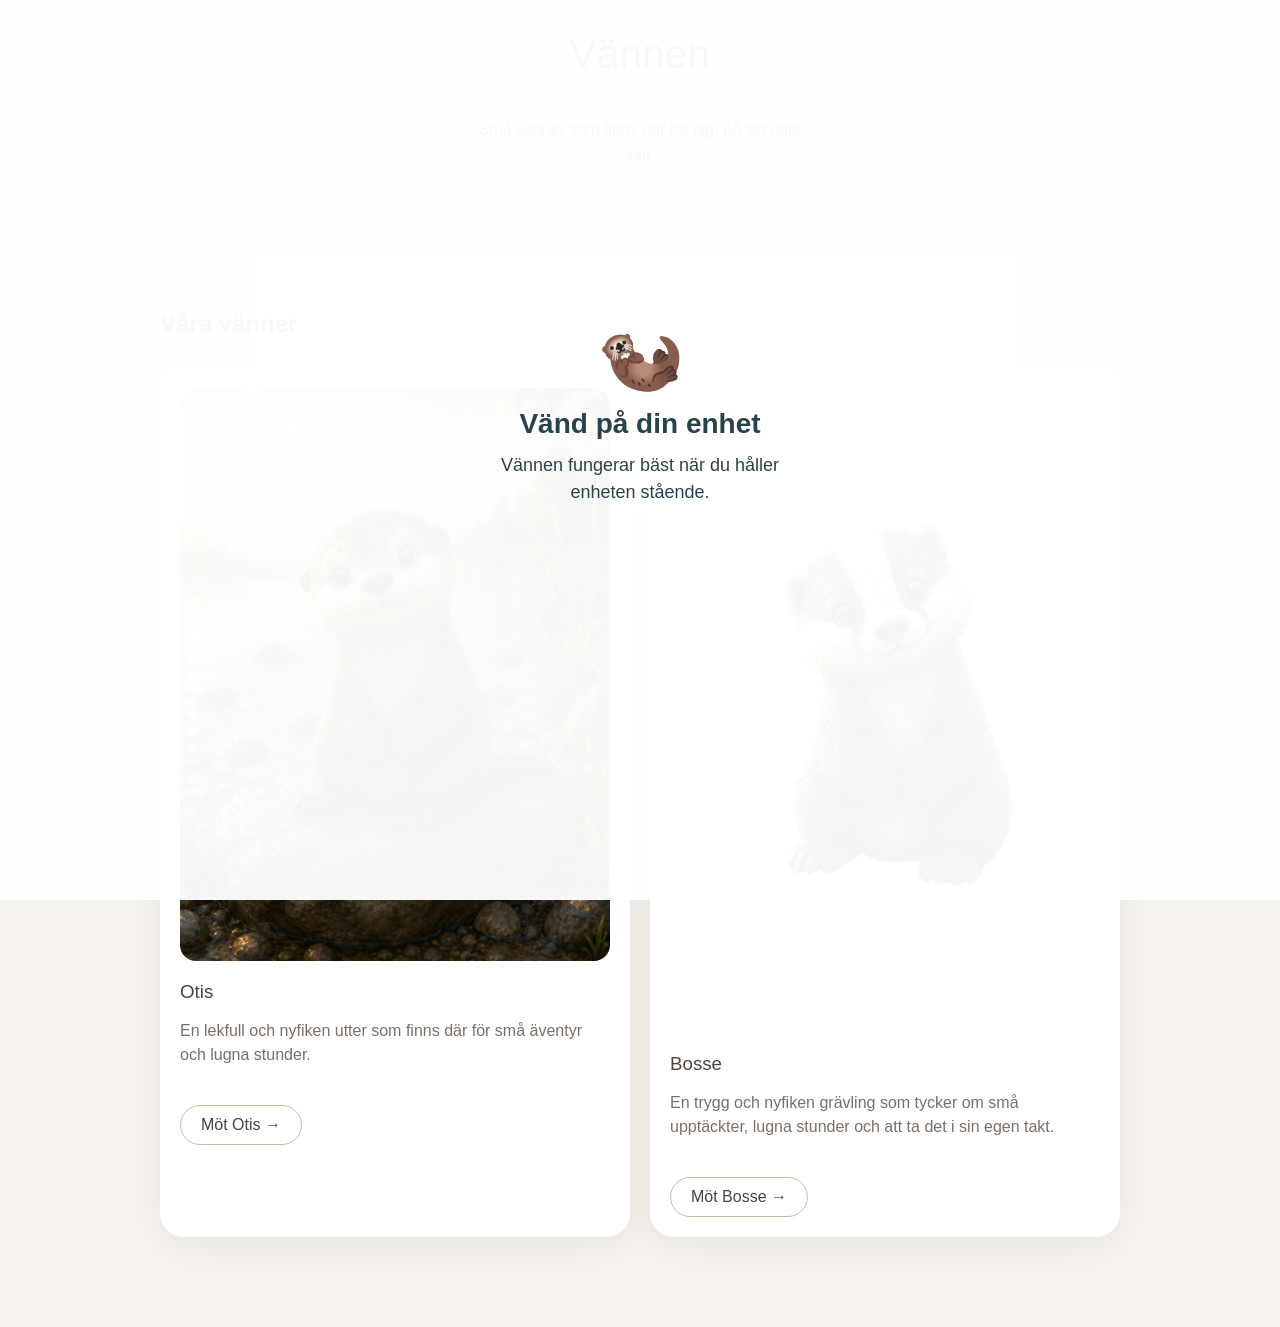
==== index.html @ 51374291 "Update index.html" ====
<!DOCTYPE html>
<html lang="sv">

<head>

    <meta charset="UTF-8">
    <meta name="viewport" content="width=device-width, initial-scale=1.0">

    <title>Vännen</title>

    <link rel="preconnect" href="https://fonts.googleapis.com">
    <link rel="preconnect" href="https://fonts.gstatic.com" crossorigin>

    <link
        href="https://fonts.googleapis.com/css2?family=Patrick+Hand&display=swap"
        rel="stylesheet"
    >

    <!-- CSS -->

    <link rel="stylesheet" href="css/style.css">
    <link rel="stylesheet" href="css/home.css">
    <link rel="stylesheet" href="css/cards.css">

</head>


<body class="home">

<main id="app">


    <!-- ORIENTERINGSVARNING -->

    <div id="orientation-warning">

        <div class="orientation-warning-content">

            <div class="orientation-warning-icon">
                🦦
            </div>

            <h2>Vänd på din enhet</h2>

            <p>
                Vännen fungerar bäst när du håller enheten stående.
            </p>

        </div>

    </div>


    <!-- STARTSIDA -->

    <section id="home-view">


        <section id="friend-intro">

            <h1>Vännen</h1>

            <p>
                Små vänner som finns där för dig,
                på sitt eget sätt.
            </p>

        </section>


        <section id="friends" class="projects">

            <h2>Våra vänner</h2>


            <div id="friends-list" class="project-grid">

                <!-- Vänkort skapas av friends.js -->

            </div>


        </section>


    </section>


</main>


<!-- DATA -->

<script src="data/friends/otis.js"></script>
<script src="data/friends/bosse.js"></script>
<script src="data/friends/index.js"></script>


<!-- STARTSIDANS FUNKTIONER -->

<script src="js/friends.js"></script>


<script>

    document.addEventListener("DOMContentLoaded", () => {

        renderFriends();

    });


    function updateOrientationWarning() {

        const warning =
            document.getElementById("orientation-warning");

        if (!warning) return;

        const isLandscape =
            window.innerWidth > window.innerHeight;

        warning.style.display =
            isLandscape ? "flex" : "none";

    }


    window.addEventListener(
        "load",
        updateOrientationWarning
    );

    window.addEventListener(
        "resize",
        updateOrientationWarning
    );

    window.addEventListener(
        "orientationchange",
        updateOrientationWarning
    );

</script>


</body>

</html>
---- css/style.css ----
/*
   Gemensam grunddesign
*/


* {

    box-sizing: border-box;

}



html {

    scroll-behavior: smooth;

}



body {

    margin: 0;

    min-height: 100vh;

    font-family:
        "Helvetica Neue",
        Helvetica,
        Arial,
        sans-serif;

    color: #29434A;

    transition:
        background-color 0.8s ease;

}



img {

    max-width: 100%;

    display: block;

}



a {

    color: inherit;

}



button {

    font-family: inherit;

}



#app {

    width: 100%;

    min-height: 100vh;

}


/*
   Orienteringsvarning
*/

#orientation-warning {

    display: none;

    position: fixed;

    top: 0;

    right: 0;

    bottom: 0;

    left: 0;

    width: 100vw;

    height: 100vh;

    min-height: 100vh;

    z-index: 99999;

    align-items: center;

    justify-content: center;

    background: rgba(255,255,255,0.96);

    color: #29434A;

    text-align: center;

}



.orientation-warning-content {

    width: 100%;

    max-width: 400px;

    padding: 30px;

    transform: translateY(-4vh);

}



.orientation-warning-icon {

    font-size: 70px;

    line-height: 1;

    margin-bottom: 16px;

}



.orientation-warning-content h2 {

    margin: 0 0 12px;

    font-size: 28px;

    font-weight: 600;

    color: #29434A;

}



.orientation-warning-content p {

    margin: 0;

    font-size: 18px;

    line-height: 1.5;

    color: #29434A;

}
---- css/home.css ----
/*
   Vännen - startsida
*/

#home-view {

    width: 100%;

}


body.home {

    background: #f6f3ee;
    color: #4d433d;

}


body.home .friend-card {

    color: #4d433d;

}


body.home .friend-card p {

    color: #7a6f66;

}



#friend-intro {

    padding: 32px 24px;
    text-align: center;

}



#friend-intro h1 {

    margin-top: 0;

    font-size: 40px;

    font-weight: 500;

    letter-spacing: 0.5px;

}



#friend-intro p {

    line-height: 1.6;

    max-width: 350px;

    margin: 0 auto;

}

/*
   Responsivt
*/
---- css/cards.css ----
/*
   Gemensamma kort
*/


.projects {

    width: 100%;

    max-width: 1000px;

    margin: 70px auto;

    padding: 20px;

}



.projects h2 {

    margin-bottom: 30px;

}



.project-grid {

    display: grid;

    grid-template-columns:
        repeat(auto-fit, minmax(250px, 1fr));

    gap: 20px;

}



.project-card {

    background: white;

    border-radius: 24px;

    padding: 20px;

    box-shadow:
        0 10px 40px rgba(0,0,0,0.06);

}



.project-card img {

    width: 100%;

    height: auto;

    border-radius: 16px;

}



.project-card h3 {

    margin:
        20px 0 10px;

    font-weight: 500;

}



.project-card p {

    line-height: 1.5;

    color: #7a6f66;

    min-height: 70px;

}



.project-card a {

    display: inline-block;

    padding:
        10px 20px;

    text-decoration: none;

    border-radius: 999px;

    border: 1px solid #cdbba8;

    transition: 0.2s;

}



.project-card a:hover {

    background: #e8dfd5;

}
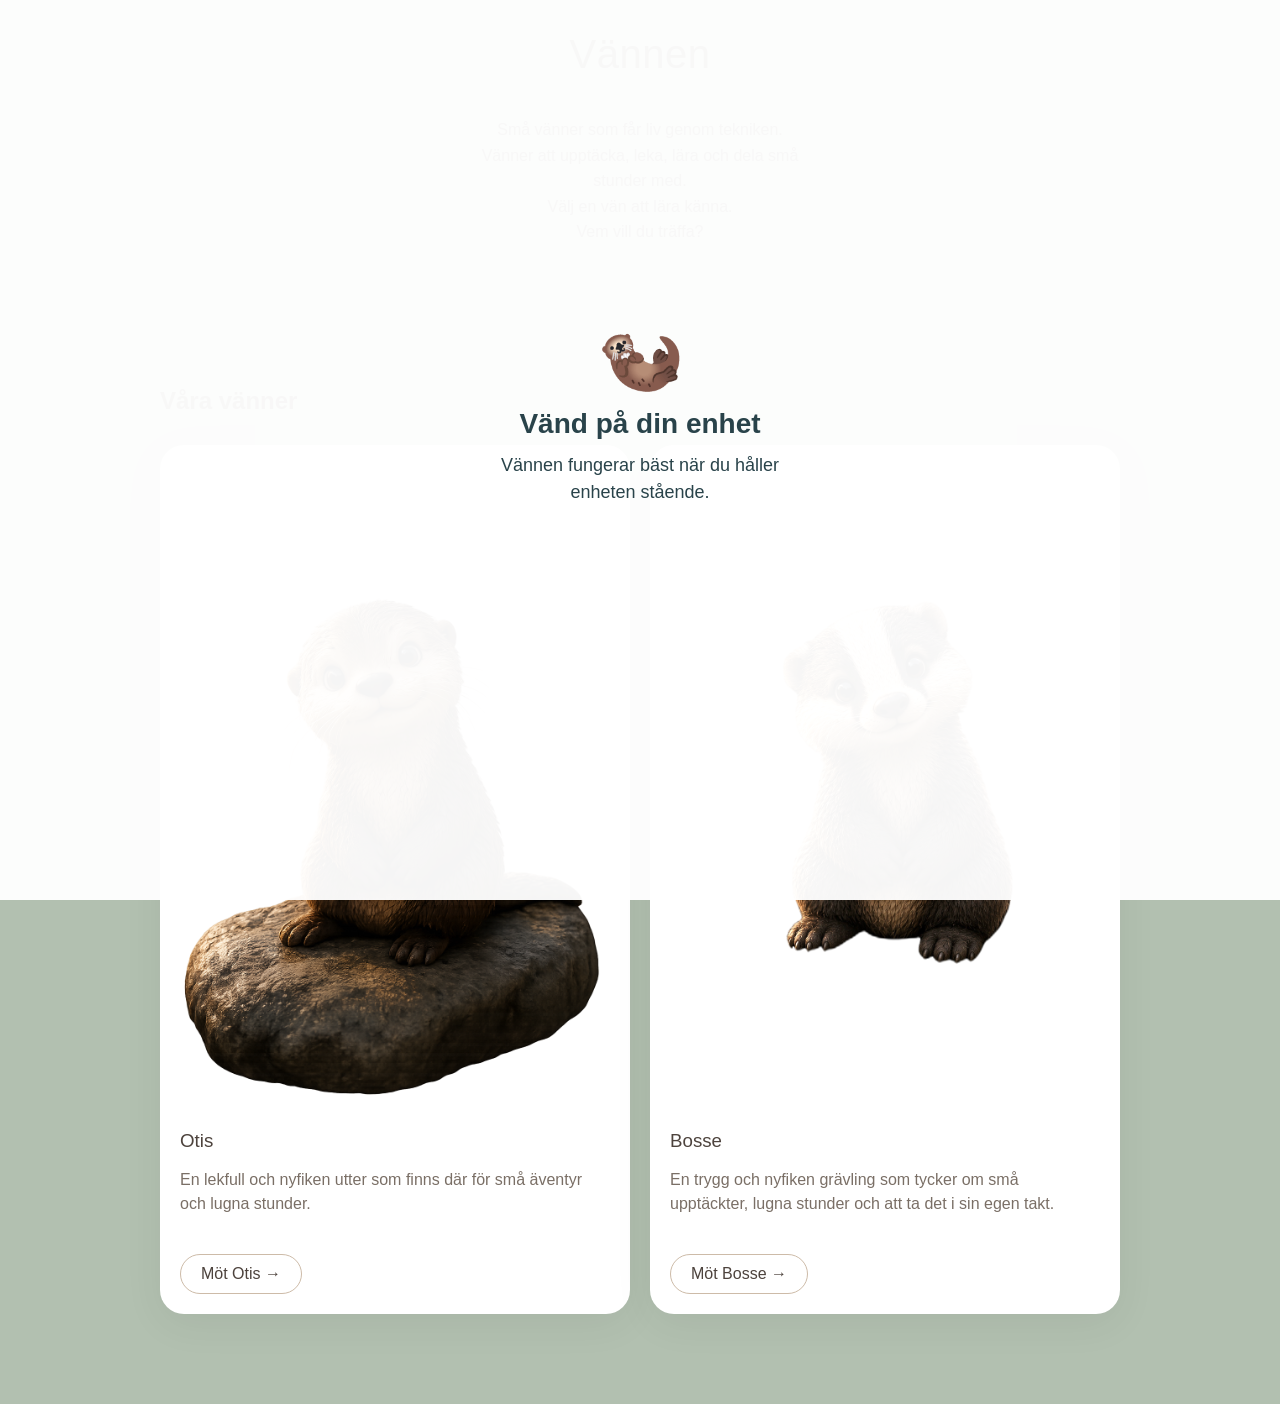
==== commit bacd8c12: "Update index.html" ====
--- a/index.html
+++ b/index.html
@@ -59,11 +59,14 @@
         <section id="friend-intro">
 
             <h1>Vännen</h1>
-
-            <p>
-                Små vänner som finns där för dig,
-                på sitt eget sätt.
-            </p>
+        <p>
+              Små vänner som får liv genom tekniken.<br>
+              Vänner att upptäcka, leka, lära och dela små stunder med.<br>
+              Välj en vän att lära känna.
+        </p>
+        <p>
+               Vem vill du träffa?
+        </p>
 
         </section>
 
--- a/css/home.css
+++ b/css/home.css
@@ -11,7 +11,7 @@
 
 body.home {
 
-    background: #f6f3ee;
+    background: #B2C0B0;
     color: #4d433d;
 
 }
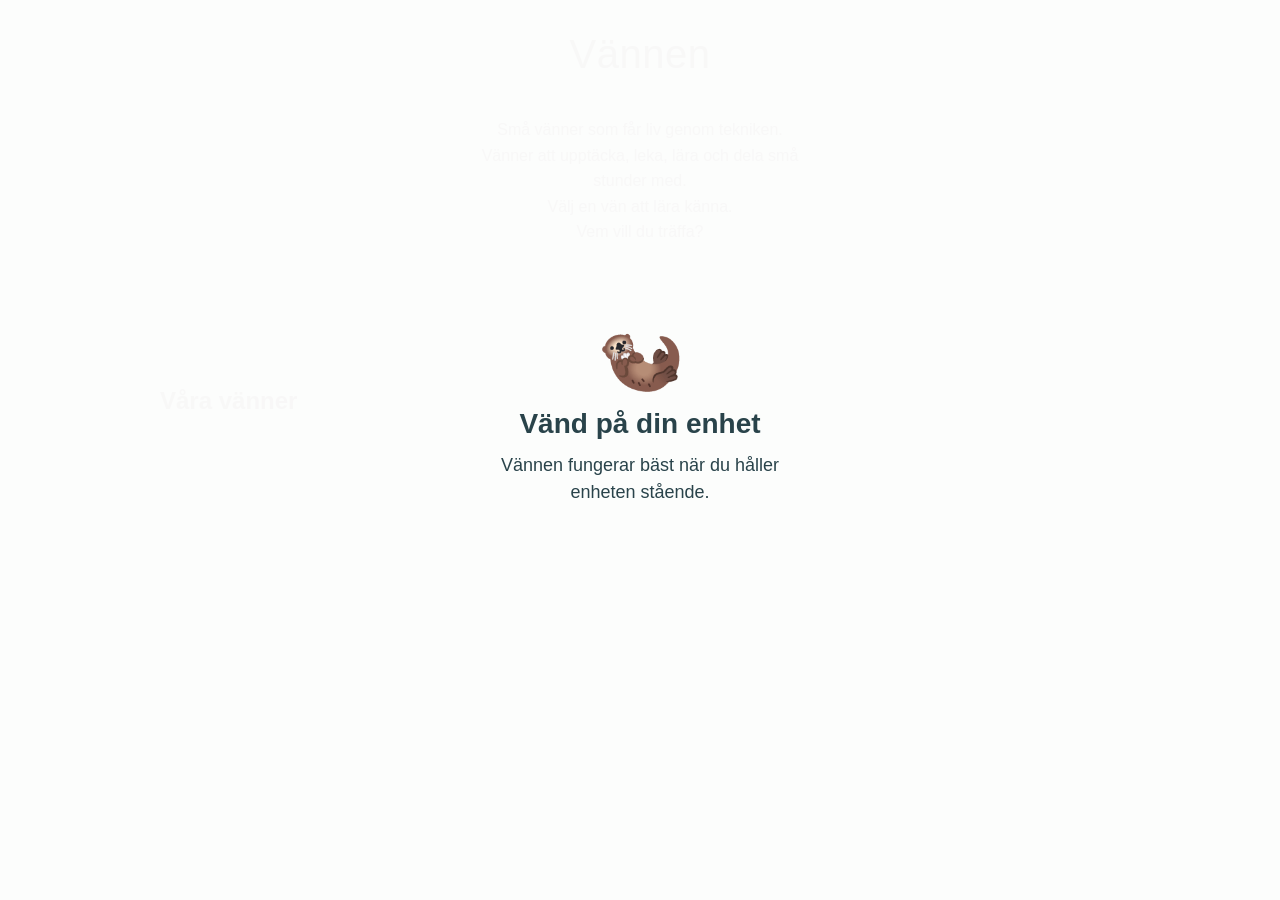
==== commit 9417a14c: "Update index.html" ====
--- a/index.html
+++ b/index.html
@@ -107,10 +107,68 @@
 <script>
 
     document.addEventListener("DOMContentLoaded", () => {
-
-        renderFriends();
-
+    renderFriends();
+    /*
+       Bläddring för informationskortet
+    */
+    const wrapper =
+        document.querySelector(
+            "#friend-guide-card .gallery-wrapper"
+        );
+    if (!wrapper) return;
+    const gallery =
+        wrapper.querySelector(".gallery");
+    const images =
+        gallery.querySelectorAll("img");
+    const dotsContainer =
+        wrapper.querySelector(".dots");
+    images.forEach((image, index) => {
+        const dot =
+            document.createElement("span");
+        dot.classList.add("dot");
+        if (index === 0) {
+            dot.classList.add("active");
+        }
+        dotsContainer.appendChild(dot);
     });
+    const dots =
+        dotsContainer.querySelectorAll(".dot");
+    if (images.length <= 1) {
+        dotsContainer.style.display =
+            "none";
+    }
+    gallery.addEventListener("scroll", () => {
+        let closest = 0;
+        let distance = Infinity;
+        images.forEach((image, index) => {
+            const imageCenter =
+                image.offsetLeft +
+                image.offsetWidth / 2;
+            const galleryCenter =
+                gallery.scrollLeft +
+                gallery.offsetWidth / 2;
+            const diff =
+                Math.abs(
+                    imageCenter -
+                    galleryCenter
+                );
+            if (diff < distance) {
+                distance = diff;
+                closest = index;
+            }
+        });
+        dots.forEach(dot => {
+            dot.classList.remove(
+                "active"
+            );
+        });
+        if (dots[closest]) {
+            dots[closest].classList.add(
+                "active"
+            );
+        }
+    });
+});
 
 
     function updateOrientationWarning() {
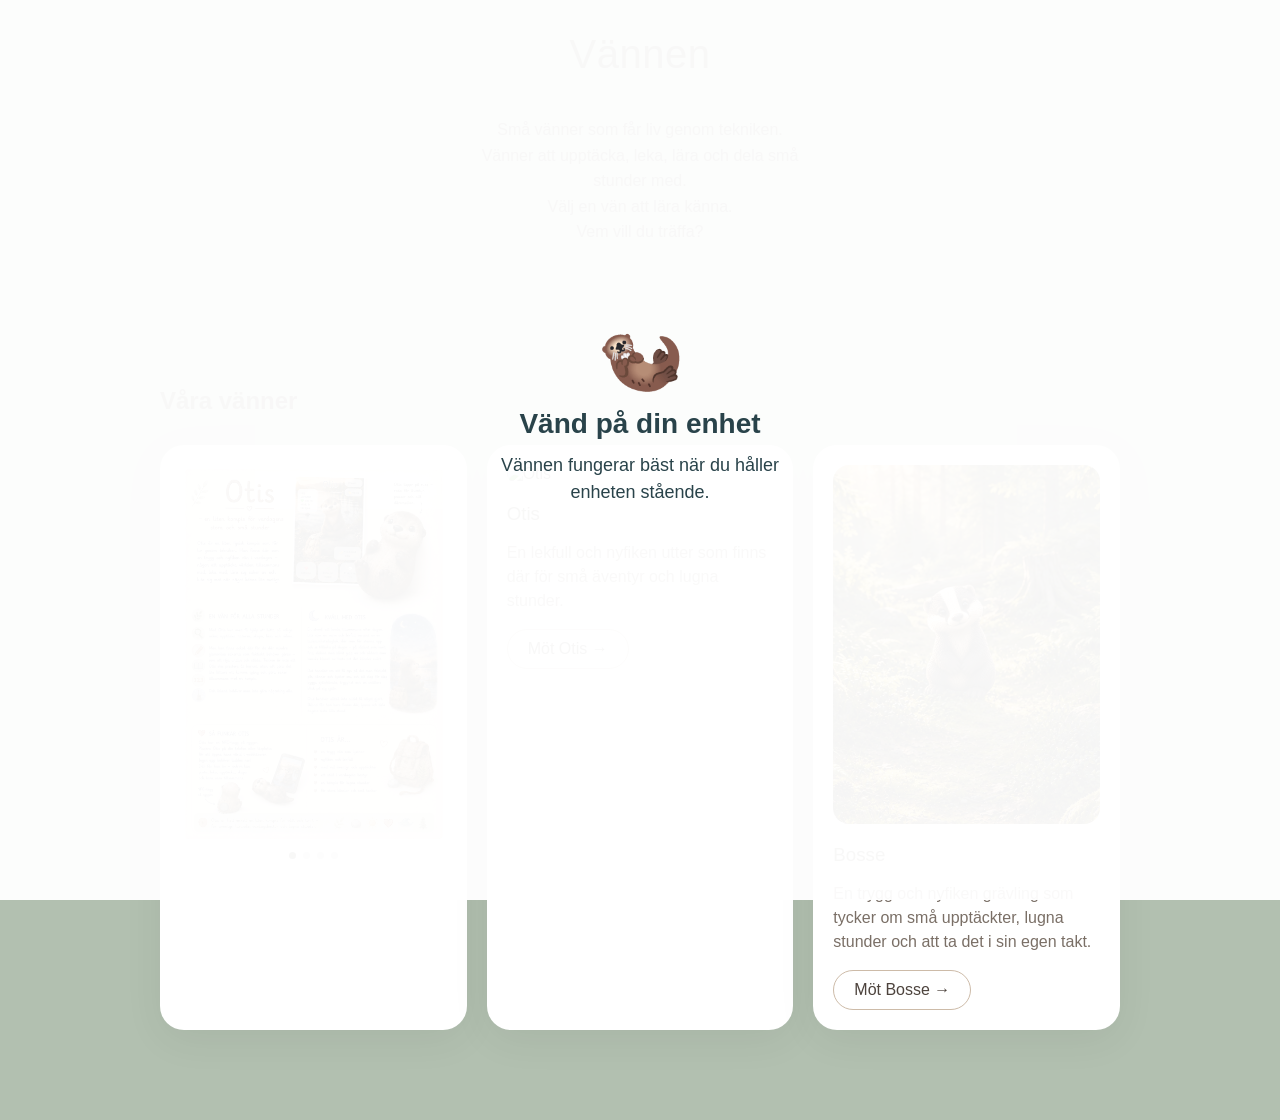
==== commit 7f9d5bbd: "Update index.html" ====
--- a/css/cards.css
+++ b/css/cards.css
@@ -112,3 +112,46 @@
     background: #e8dfd5;
 
 }
+
+
+/*
+   Informationskort – bläddring
+*/
+#friend-guide-card .gallery {
+    display: flex;
+    overflow-x: auto;
+    scroll-snap-type: x mandatory;
+    scrollbar-width: none;
+    -webkit-overflow-scrolling: touch;
+    align-items: center;
+}
+#friend-guide-card .gallery::-webkit-scrollbar {
+    display: none;
+}
+#friend-guide-card .gallery img {
+    flex: 0 0 100%;
+    width: 100%;
+    height: auto;
+    object-fit: contain;
+    margin: auto;
+    scroll-snap-align: center;
+    border-radius: 16px;
+}
+/*
+   Prickarna
+*/
+#friend-guide-card .dots {
+    display: flex;
+    justify-content: center;
+    gap: 7px;
+    margin-top: 10px;
+}
+#friend-guide-card .dot {
+    width: 7px;
+    height: 7px;
+    border-radius: 50%;
+    background: rgba(77, 67, 61, 0.3);
+}
+#friend-guide-card .dot.active {
+    background: #4d433d;
+}
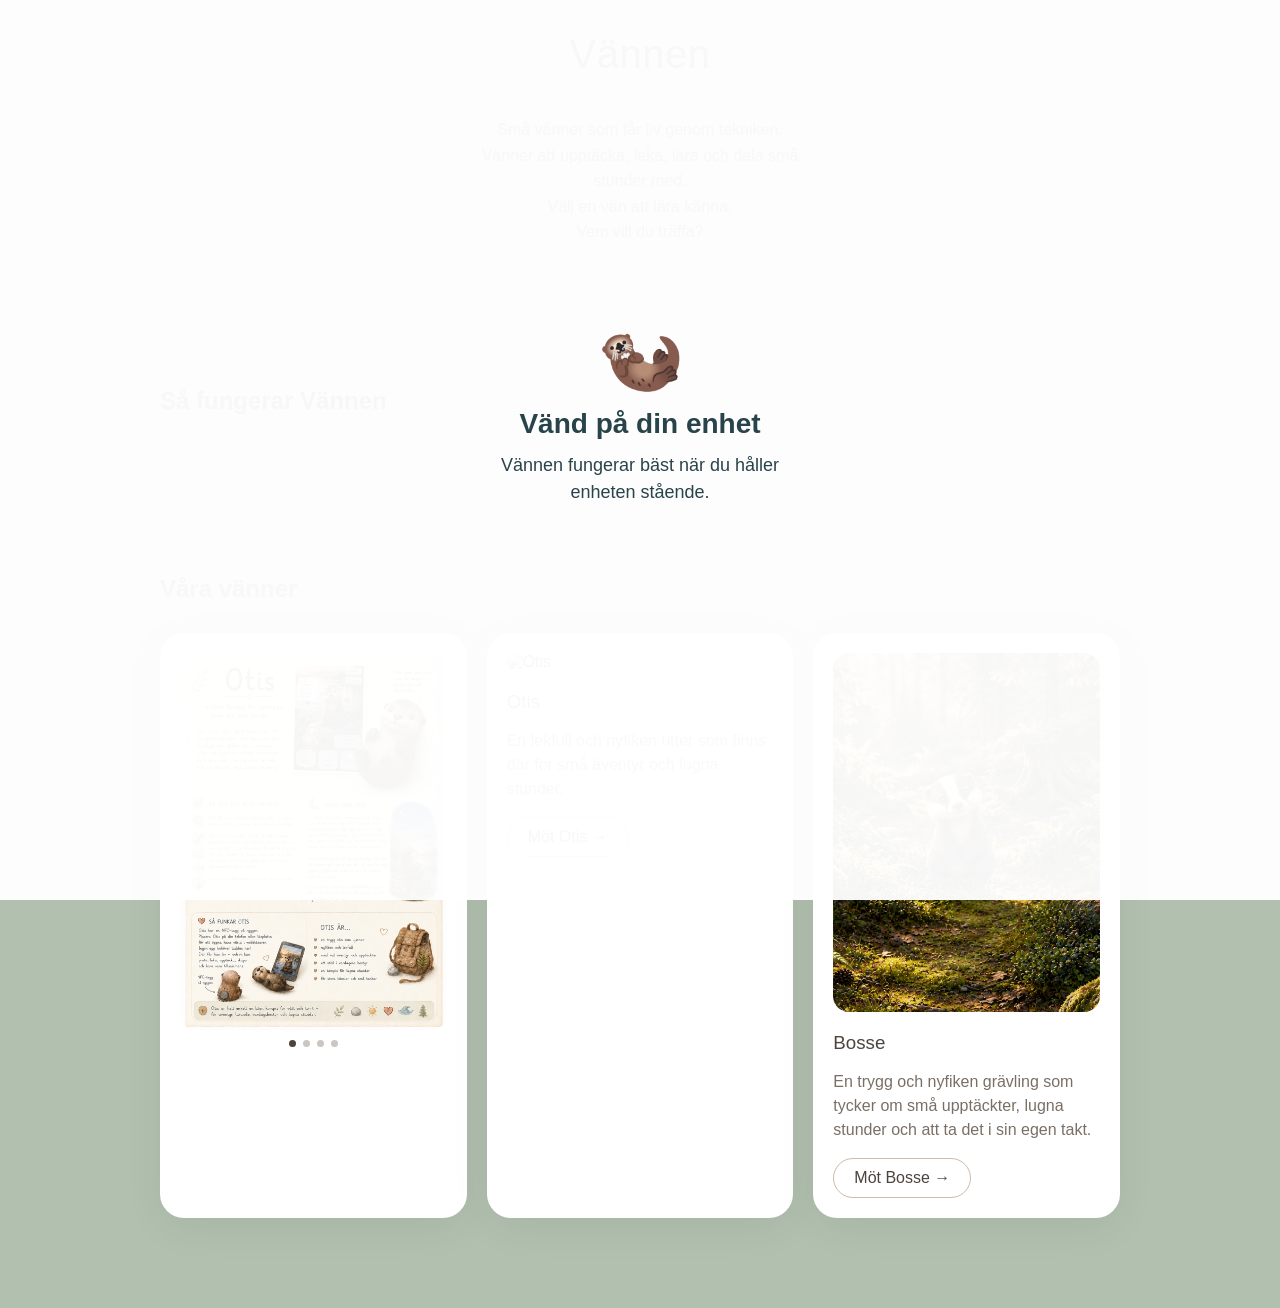
==== commit 6878724e: "Update index.html" ====
--- a/index.html
+++ b/index.html
@@ -1,210 +1,212 @@
 <!DOCTYPE html>
 <html lang="sv">
-
 <head>
-
     <meta charset="UTF-8">
-    <meta name="viewport" content="width=device-width, initial-scale=1.0">
-
+    <meta
+        name="viewport"
+        content="width=device-width, initial-scale=1.0"
+    >
     <title>Vännen</title>
-
     <link rel="preconnect" href="https://fonts.googleapis.com">
-    <link rel="preconnect" href="https://fonts.gstatic.com" crossorigin>
-
+    <link
+        rel="preconnect"
+        href="https://fonts.gstatic.com"
+        crossorigin
+    >
     <link
         href="https://fonts.googleapis.com/css2?family=Patrick+Hand&display=swap"
         rel="stylesheet"
     >
-
     <!-- CSS -->
-
     <link rel="stylesheet" href="css/style.css">
     <link rel="stylesheet" href="css/home.css">
     <link rel="stylesheet" href="css/cards.css">
-
 </head>
-
-
 <body class="home">
-
 <main id="app">
-
-
     <!-- ORIENTERINGSVARNING -->
-
     <div id="orientation-warning">
-
         <div class="orientation-warning-content">
-
             <div class="orientation-warning-icon">
                 🦦
             </div>
-
-            <h2>Vänd på din enhet</h2>
-
+            <h2>
+                Vänd på din enhet
+            </h2>
             <p>
                 Vännen fungerar bäst när du håller enheten stående.
             </p>
-
         </div>
-
     </div>
-
-
     <!-- STARTSIDA -->
-
     <section id="home-view">
-
-
         <section id="friend-intro">
-
-            <h1>Vännen</h1>
-        <p>
-              Små vänner som får liv genom tekniken.<br>
-              Vänner att upptäcka, leka, lära och dela små stunder med.<br>
-              Välj en vän att lära känna.
-        </p>
-        <p>
-               Vem vill du träffa?
-        </p>
-
+            <h1>
+                Vännen
+            </h1>
+            <p>
+                Små vänner som får liv genom tekniken.<br>
+                Vänner att upptäcka, leka, lära och dela små stunder med.<br>
+                Välj en vän att lära känna.
+            </p>
+            <p>
+                Vem vill du träffa?
+            </p>
         </section>
-
-
-        <section id="friends" class="projects">
-
-            <h2>Våra vänner</h2>
-
-
-            <div id="friends-list" class="project-grid">
-
-                <!-- Vänkort skapas av friends.js -->
-
-            </div>
-
-
+        <!-- SÅ FUNGERAR VÄNNEN -->
+        <section
+            id="friend-guide"
+            class="projects"
+        >
+            <h2>
+                Så fungerar Vännen
+            </h2>
+            <div
+                id="friend-guide-container"
+                class="project-grid"
+            ></div>
         </section>
-
-
+        <!-- VÅRA VÄNNER -->
+        <section
+            id="friends"
+            class="projects"
+        >
+            <h2>
+                Våra vänner
+            </h2>
+            <div
+                id="friends-list"
+                class="project-grid"
+            ></div>
+        </section>
     </section>
-
-
 </main>
-
-
 <!-- DATA -->
-
 <script src="data/friends/otis.js"></script>
 <script src="data/friends/bosse.js"></script>
 <script src="data/friends/index.js"></script>
-
-
 <!-- STARTSIDANS FUNKTIONER -->
-
 <script src="js/friends.js"></script>
-
-
 <script>
-
-    document.addEventListener("DOMContentLoaded", () => {
-    renderFriends();
-    /*
-       Bläddring för informationskortet
-    */
-    const wrapper =
-        document.querySelector(
-            "#friend-guide-card .gallery-wrapper"
-        );
-    if (!wrapper) return;
-    const gallery =
-        wrapper.querySelector(".gallery");
-    const images =
-        gallery.querySelectorAll("img");
-    const dotsContainer =
-        wrapper.querySelector(".dots");
-    images.forEach((image, index) => {
-        const dot =
-            document.createElement("span");
-        dot.classList.add("dot");
-        if (index === 0) {
-            dot.classList.add("active");
-        }
-        dotsContainer.appendChild(dot);
-    });
-    const dots =
-        dotsContainer.querySelectorAll(".dot");
-    if (images.length <= 1) {
-        dotsContainer.style.display =
-            "none";
-    }
-    gallery.addEventListener("scroll", () => {
-        let closest = 0;
-        let distance = Infinity;
-        images.forEach((image, index) => {
-            const imageCenter =
-                image.offsetLeft +
-                image.offsetWidth / 2;
-            const galleryCenter =
-                gallery.scrollLeft +
-                gallery.offsetWidth / 2;
-            const diff =
-                Math.abs(
-                    imageCenter -
-                    galleryCenter
-                );
-            if (diff < distance) {
-                distance = diff;
-                closest = index;
+    document.addEventListener(
+        "DOMContentLoaded",
+        () => {
+            renderFriends();
+            /*
+               Bläddring för informationskortet
+            */
+            const wrapper =
+                document.querySelector(
+                    "#friend-guide-card .gallery-wrapper"
+                );
+            if (!wrapper) return;
+            const gallery =
+                wrapper.querySelector(
+                    ".gallery"
+                );
+            const images =
+                gallery.querySelectorAll(
+                    "img"
+                );
+            const dotsContainer =
+                wrapper.querySelector(
+                    ".dots"
+                );
+            images.forEach(
+                (image, index) => {
+                    const dot =
+                        document.createElement(
+                            "span"
+                        );
+                    dot.classList.add(
+                        "dot"
+                    );
+                    if (index === 0) {
+                        dot.classList.add(
+                            "active"
+                        );
+                    }
+                    dotsContainer.appendChild(
+                        dot
+                    );
+                }
+            );
+            const dots =
+                dotsContainer.querySelectorAll(
+                    ".dot"
+                );
+            if (images.length <= 1) {
+                dotsContainer.style.display =
+                    "none";
             }
-        });
-        dots.forEach(dot => {
-            dot.classList.remove(
-                "active"
-            );
-        });
-        if (dots[closest]) {
-            dots[closest].classList.add(
-                "active"
+            gallery.addEventListener(
+                "scroll",
+                () => {
+                    let closest = 0;
+                    let distance = Infinity;
+                    images.forEach(
+                        (image, index) => {
+                            const imageCenter =
+                                image.offsetLeft +
+                                image.offsetWidth / 2;
+                            const galleryCenter =
+                                gallery.scrollLeft +
+                                gallery.offsetWidth / 2;
+                            const diff =
+                                Math.abs(
+                                    imageCenter -
+                                    galleryCenter
+                                );
+                            if (
+                                diff < distance
+                            ) {
+                                distance = diff;
+                                closest = index;
+                            }
+                        }
+                    );
+                    dots.forEach(
+                        dot => {
+                            dot.classList.remove(
+                                "active"
+                            );
+                        }
+                    );
+                    if (dots[closest]) {
+                        dots[closest].classList.add(
+                            "active"
+                        );
+                    }
+                }
             );
         }
-    });
-});
-
-
+    );
     function updateOrientationWarning() {
-
         const warning =
-            document.getElementById("orientation-warning");
-
+            document.getElementById(
+                "orientation-warning"
+            );
         if (!warning) return;
-
         const isLandscape =
-            window.innerWidth > window.innerHeight;
-
+            window.innerWidth >
+            window.innerHeight;
         warning.style.display =
-            isLandscape ? "flex" : "none";
-
+            isLandscape
+                ? "flex"
+                : "none";
     }
-
-
     window.addEventListener(
         "load",
         updateOrientationWarning
     );
-
     window.addEventListener(
         "resize",
         updateOrientationWarning
     );
-
     window.addEventListener(
         "orientationchange",
         updateOrientationWarning
     );
-
 </script>
-
-
 </body>
-
 </html>
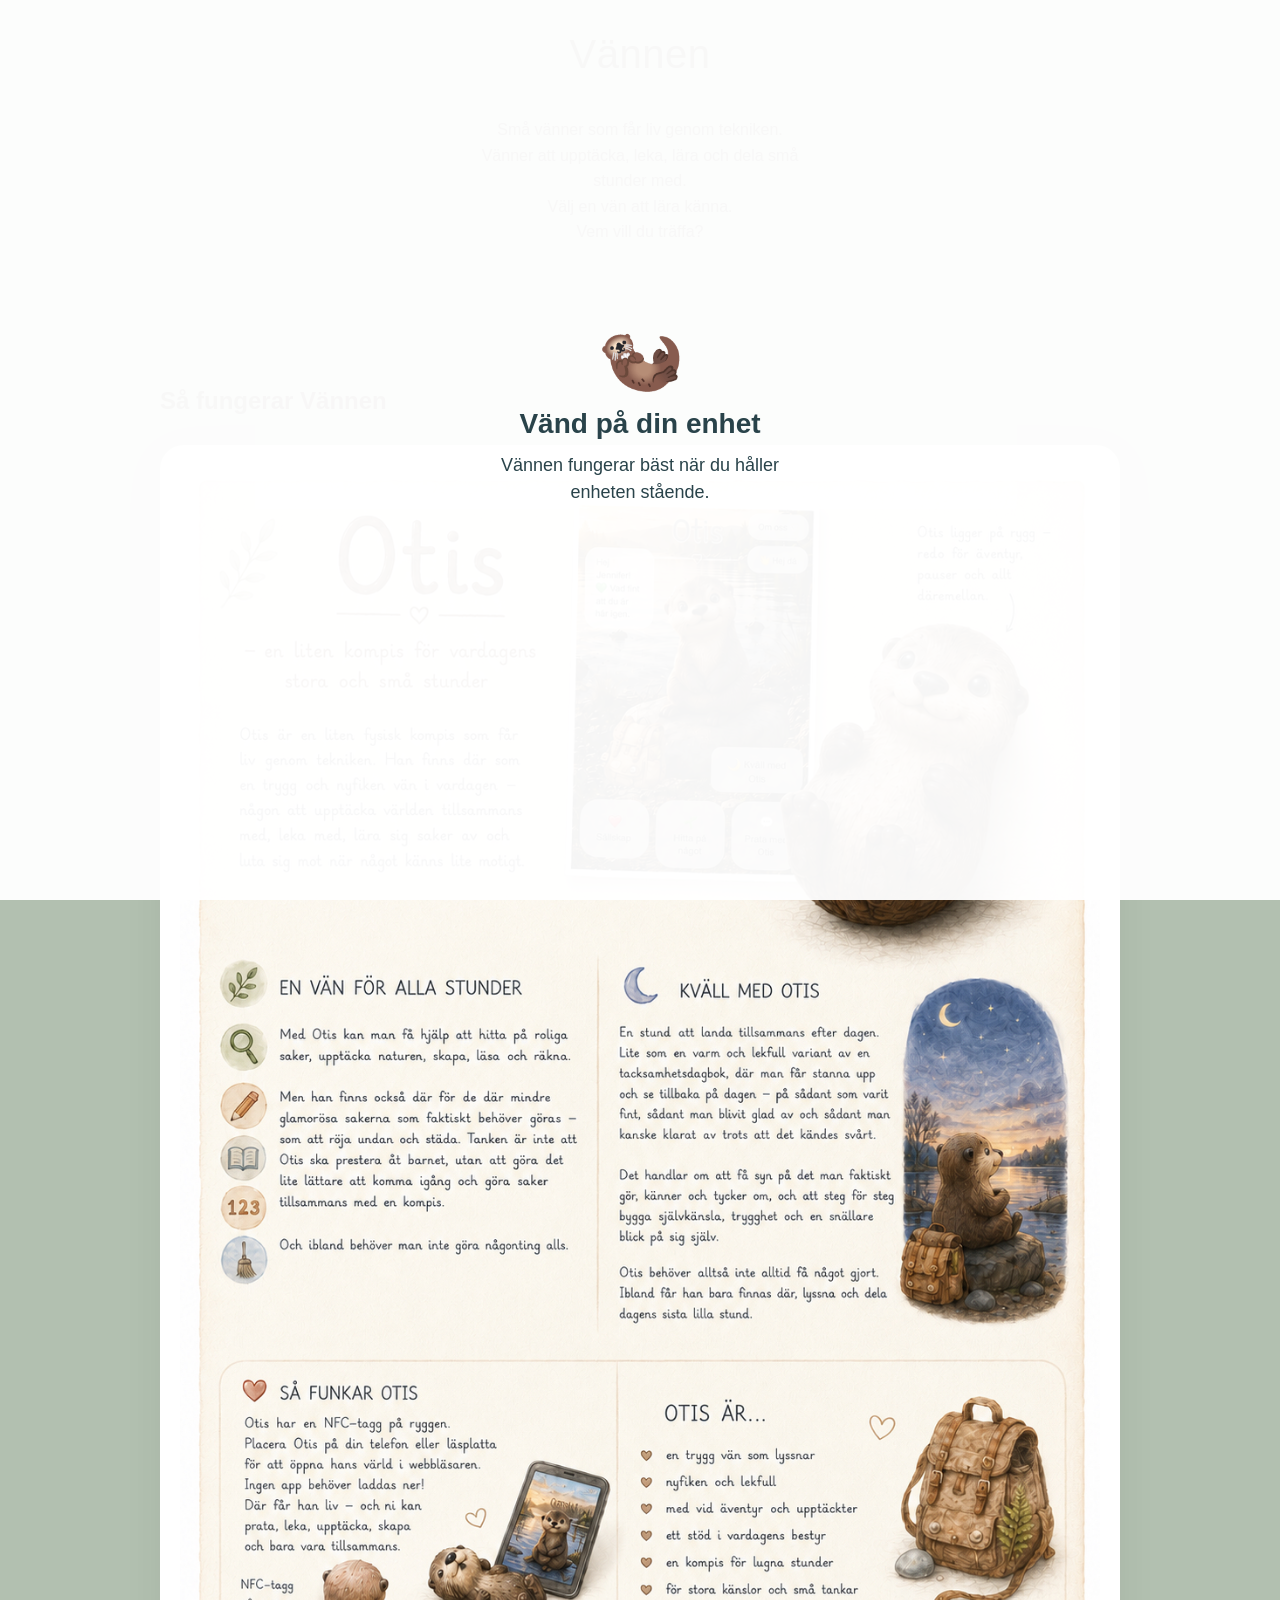
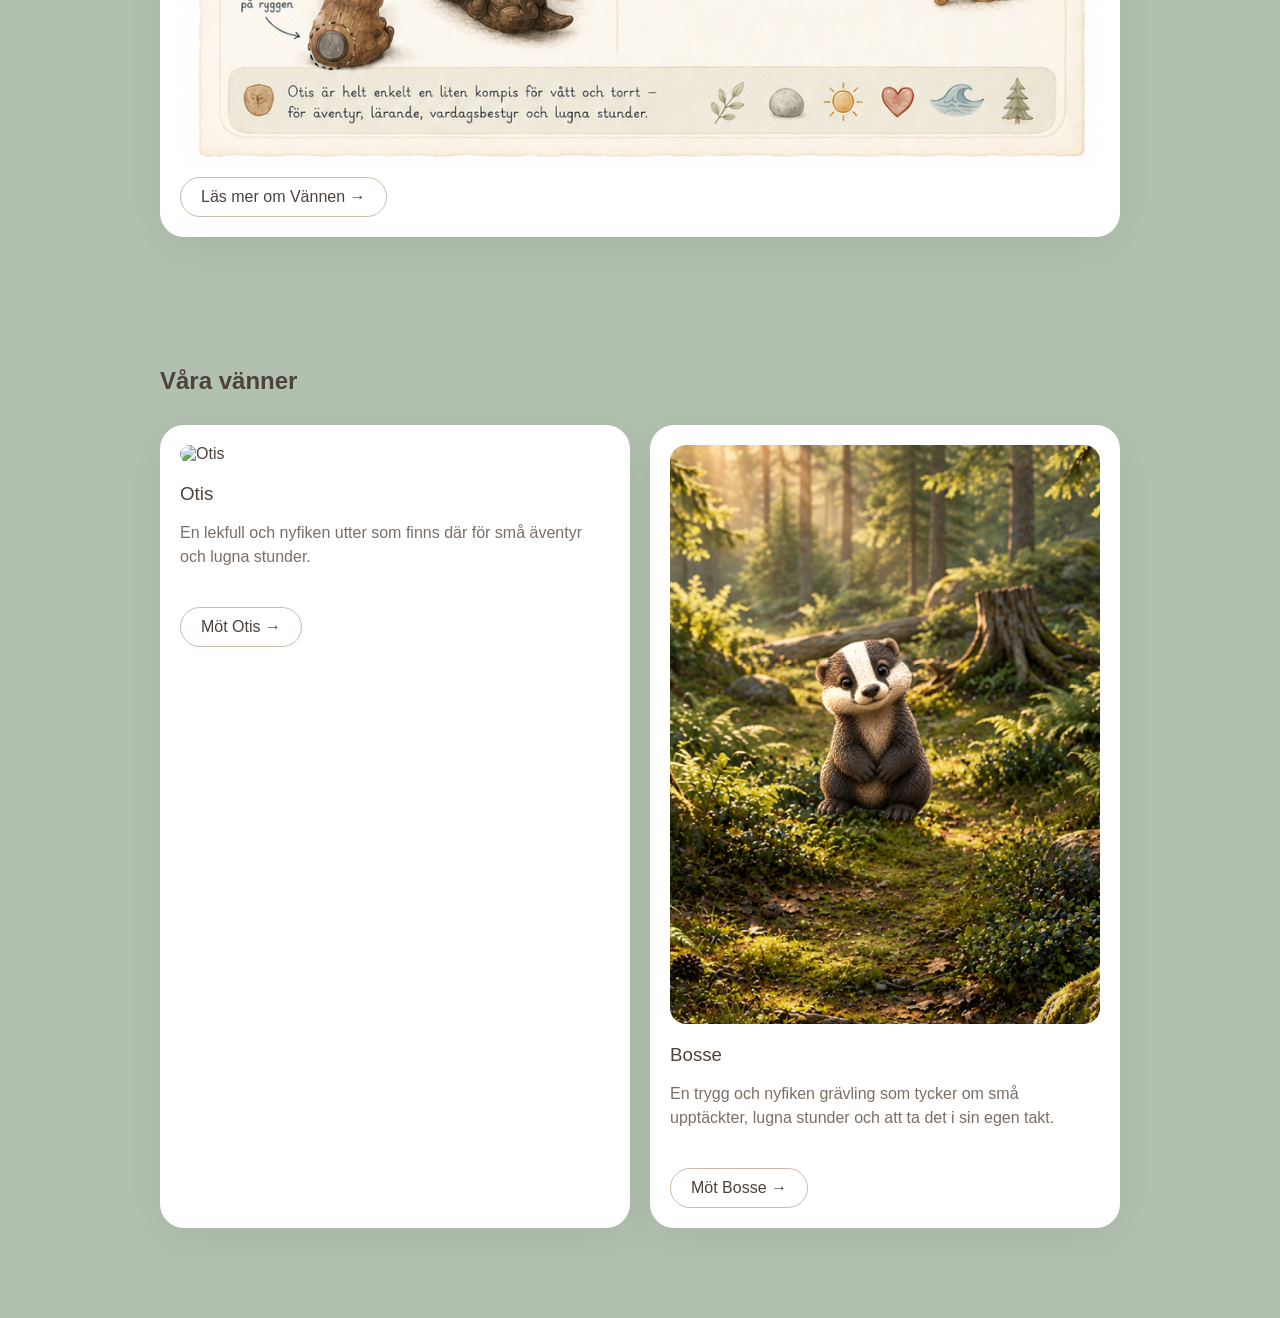
==== commit b142acb9: "Update index.html" ====
--- a/index.html
+++ b/index.html
@@ -88,97 +88,10 @@
 <!-- STARTSIDANS FUNKTIONER -->
 <script src="js/friends.js"></script>
 <script>
-    document.addEventListener(
+       document.addEventListener(
         "DOMContentLoaded",
         () => {
             renderFriends();
-            /*
-               Bläddring för informationskortet
-            */
-            const wrapper =
-                document.querySelector(
-                    "#friend-guide-card .gallery-wrapper"
-                );
-            if (!wrapper) return;
-            const gallery =
-                wrapper.querySelector(
-                    ".gallery"
-                );
-            const images =
-                gallery.querySelectorAll(
-                    "img"
-                );
-            const dotsContainer =
-                wrapper.querySelector(
-                    ".dots"
-                );
-            images.forEach(
-                (image, index) => {
-                    const dot =
-                        document.createElement(
-                            "span"
-                        );
-                    dot.classList.add(
-                        "dot"
-                    );
-                    if (index === 0) {
-                        dot.classList.add(
-                            "active"
-                        );
-                    }
-                    dotsContainer.appendChild(
-                        dot
-                    );
-                }
-            );
-            const dots =
-                dotsContainer.querySelectorAll(
-                    ".dot"
-                );
-            if (images.length <= 1) {
-                dotsContainer.style.display =
-                    "none";
-            }
-            gallery.addEventListener(
-                "scroll",
-                () => {
-                    let closest = 0;
-                    let distance = Infinity;
-                    images.forEach(
-                        (image, index) => {
-                            const imageCenter =
-                                image.offsetLeft +
-                                image.offsetWidth / 2;
-                            const galleryCenter =
-                                gallery.scrollLeft +
-                                gallery.offsetWidth / 2;
-                            const diff =
-                                Math.abs(
-                                    imageCenter -
-                                    galleryCenter
-                                );
-                            if (
-                                diff < distance
-                            ) {
-                                distance = diff;
-                                closest = index;
-                            }
-                        }
-                    );
-                    dots.forEach(
-                        dot => {
-                            dot.classList.remove(
-                                "active"
-                            );
-                        }
-                    );
-                    if (dots[closest]) {
-                        dots[closest].classList.add(
-                            "active"
-                        );
-                    }
-                }
-            );
         }
     );
     function updateOrientationWarning() {
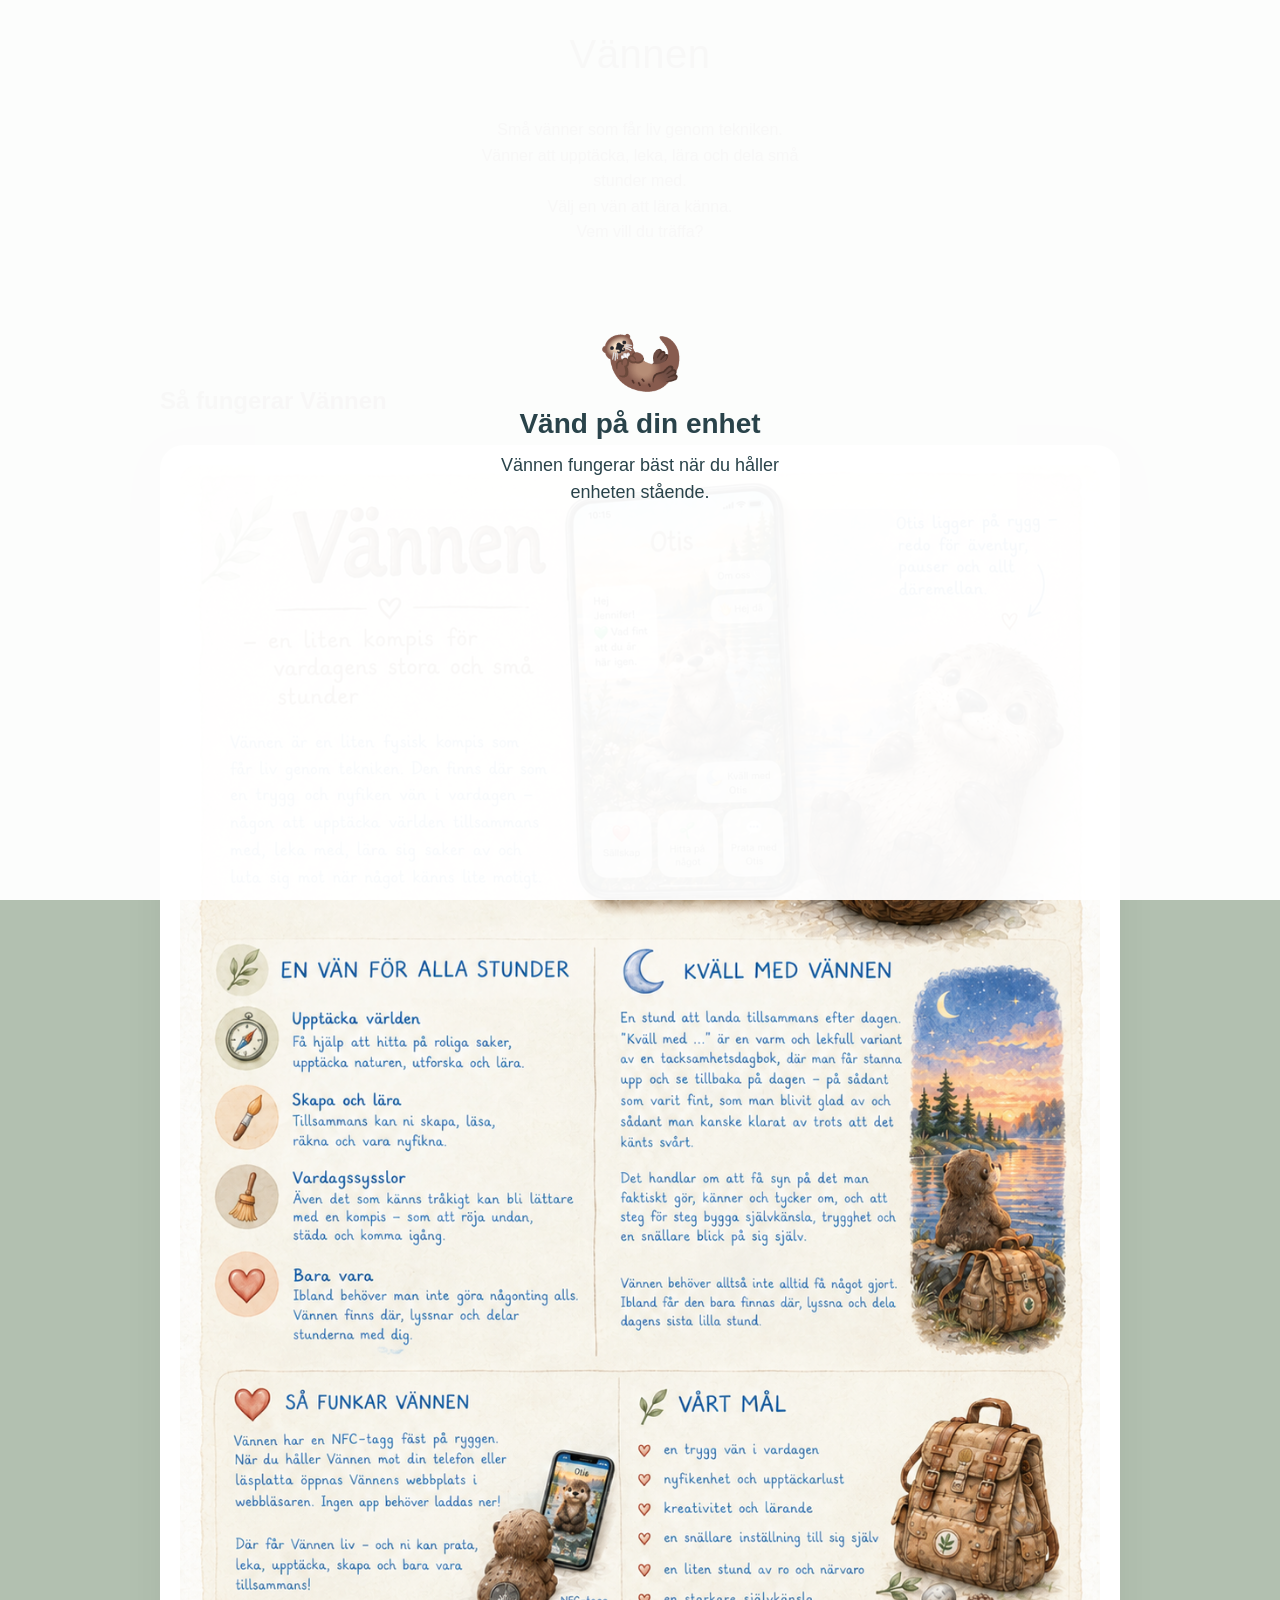
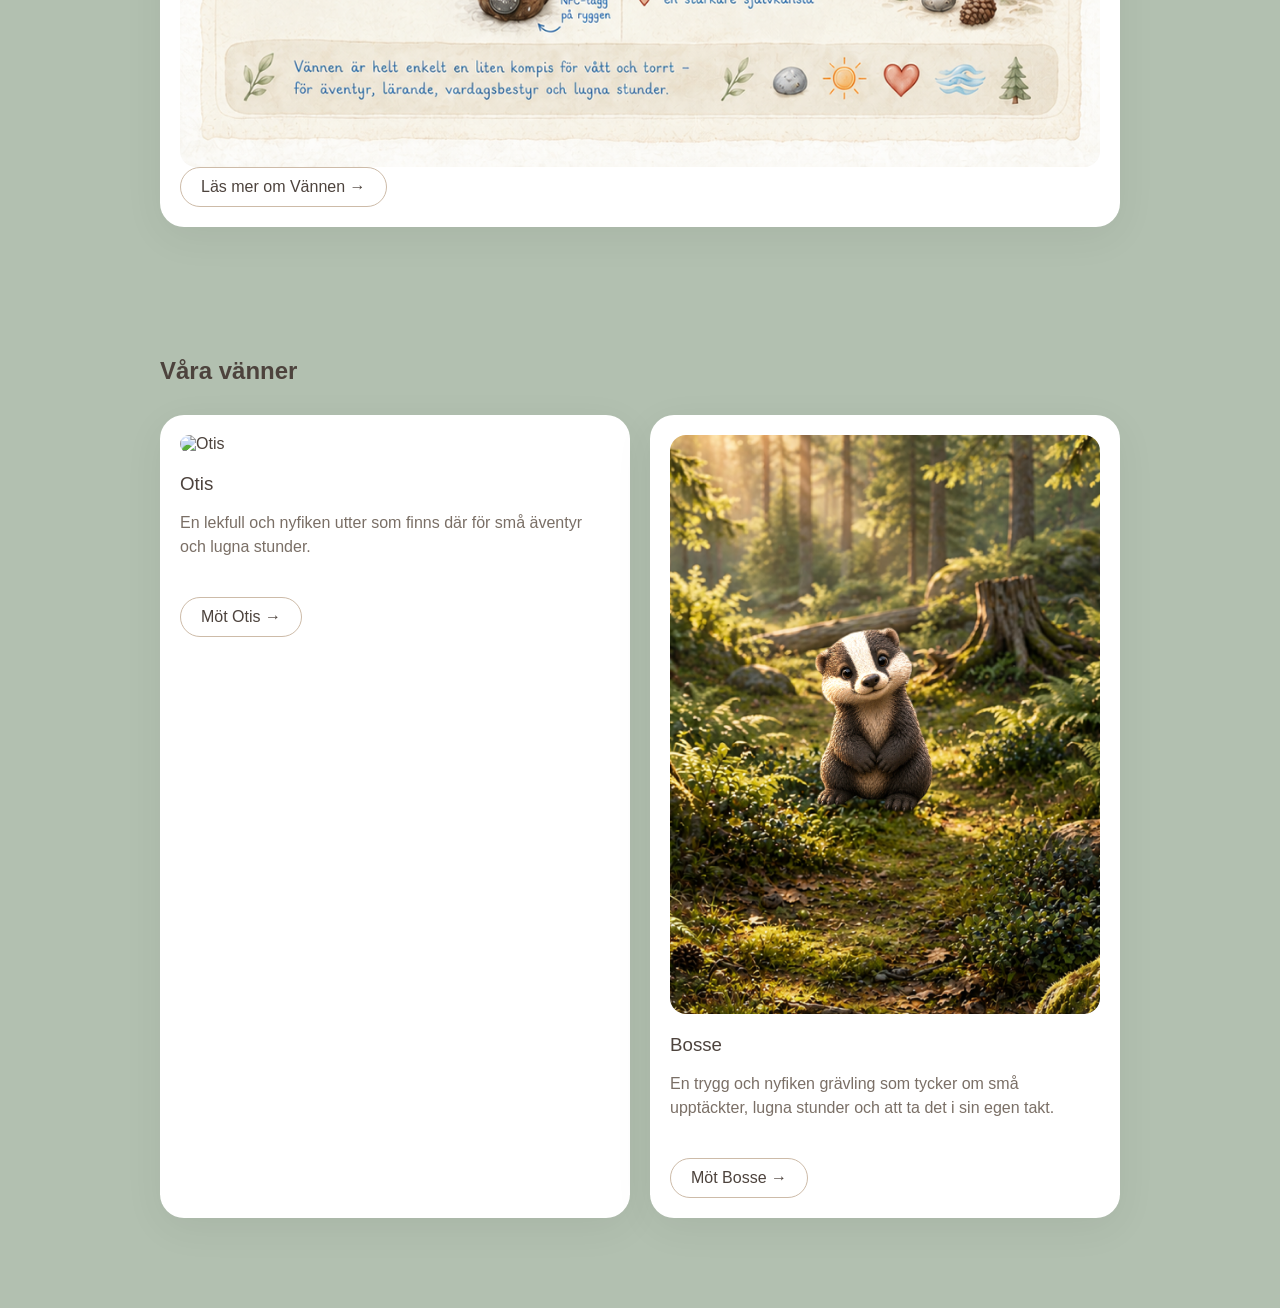
==== commit 9a2a97af: "Update index.html" ====
--- a/index.html
+++ b/index.html
@@ -83,7 +83,8 @@
 </main>
 <!-- DATA -->
 <script src="data/friends/otis.js"></script>
-<script src="data/friends/bosse.js"></script>
+<script src="data/friends/bosse.js"></script> 
+<script src="data/friends/dokka.js"></script>
 <script src="data/friends/index.js"></script>
 <!-- STARTSIDANS FUNKTIONER -->
 <script src="js/friends.js"></script>
